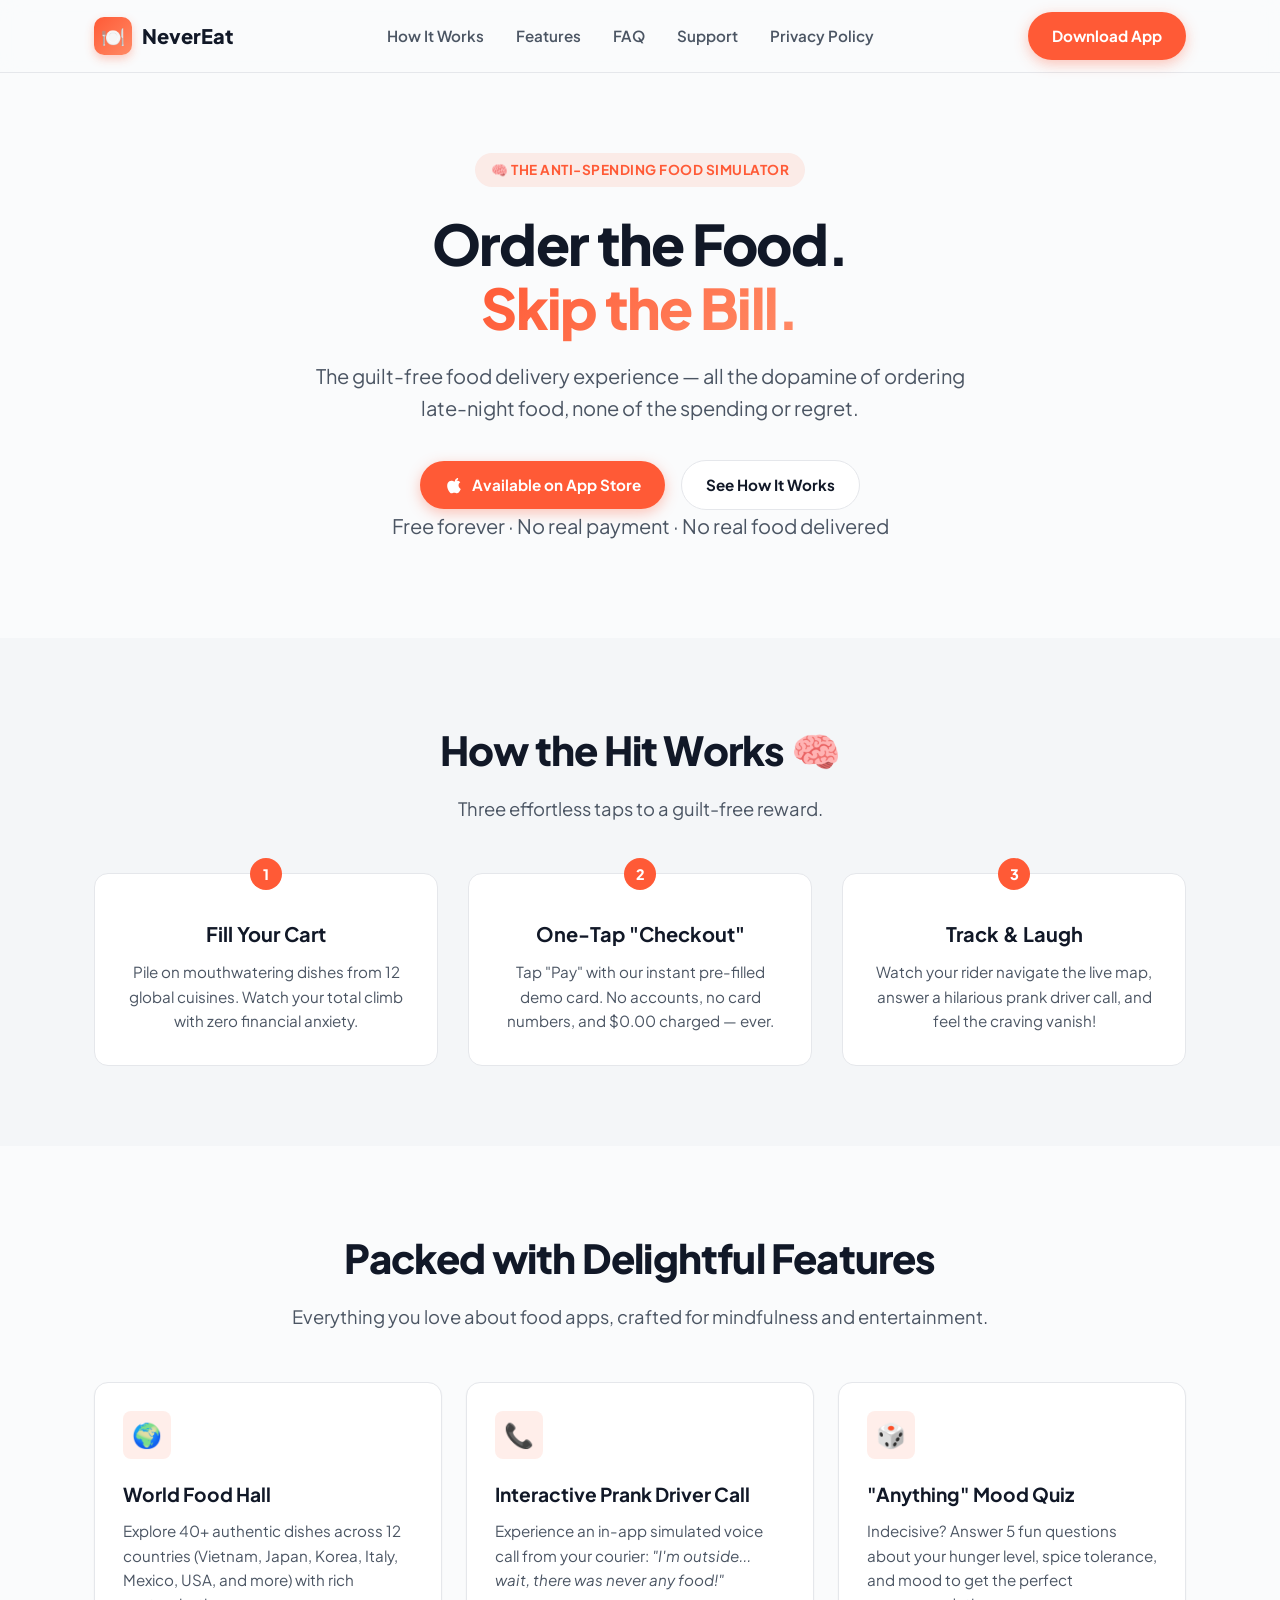
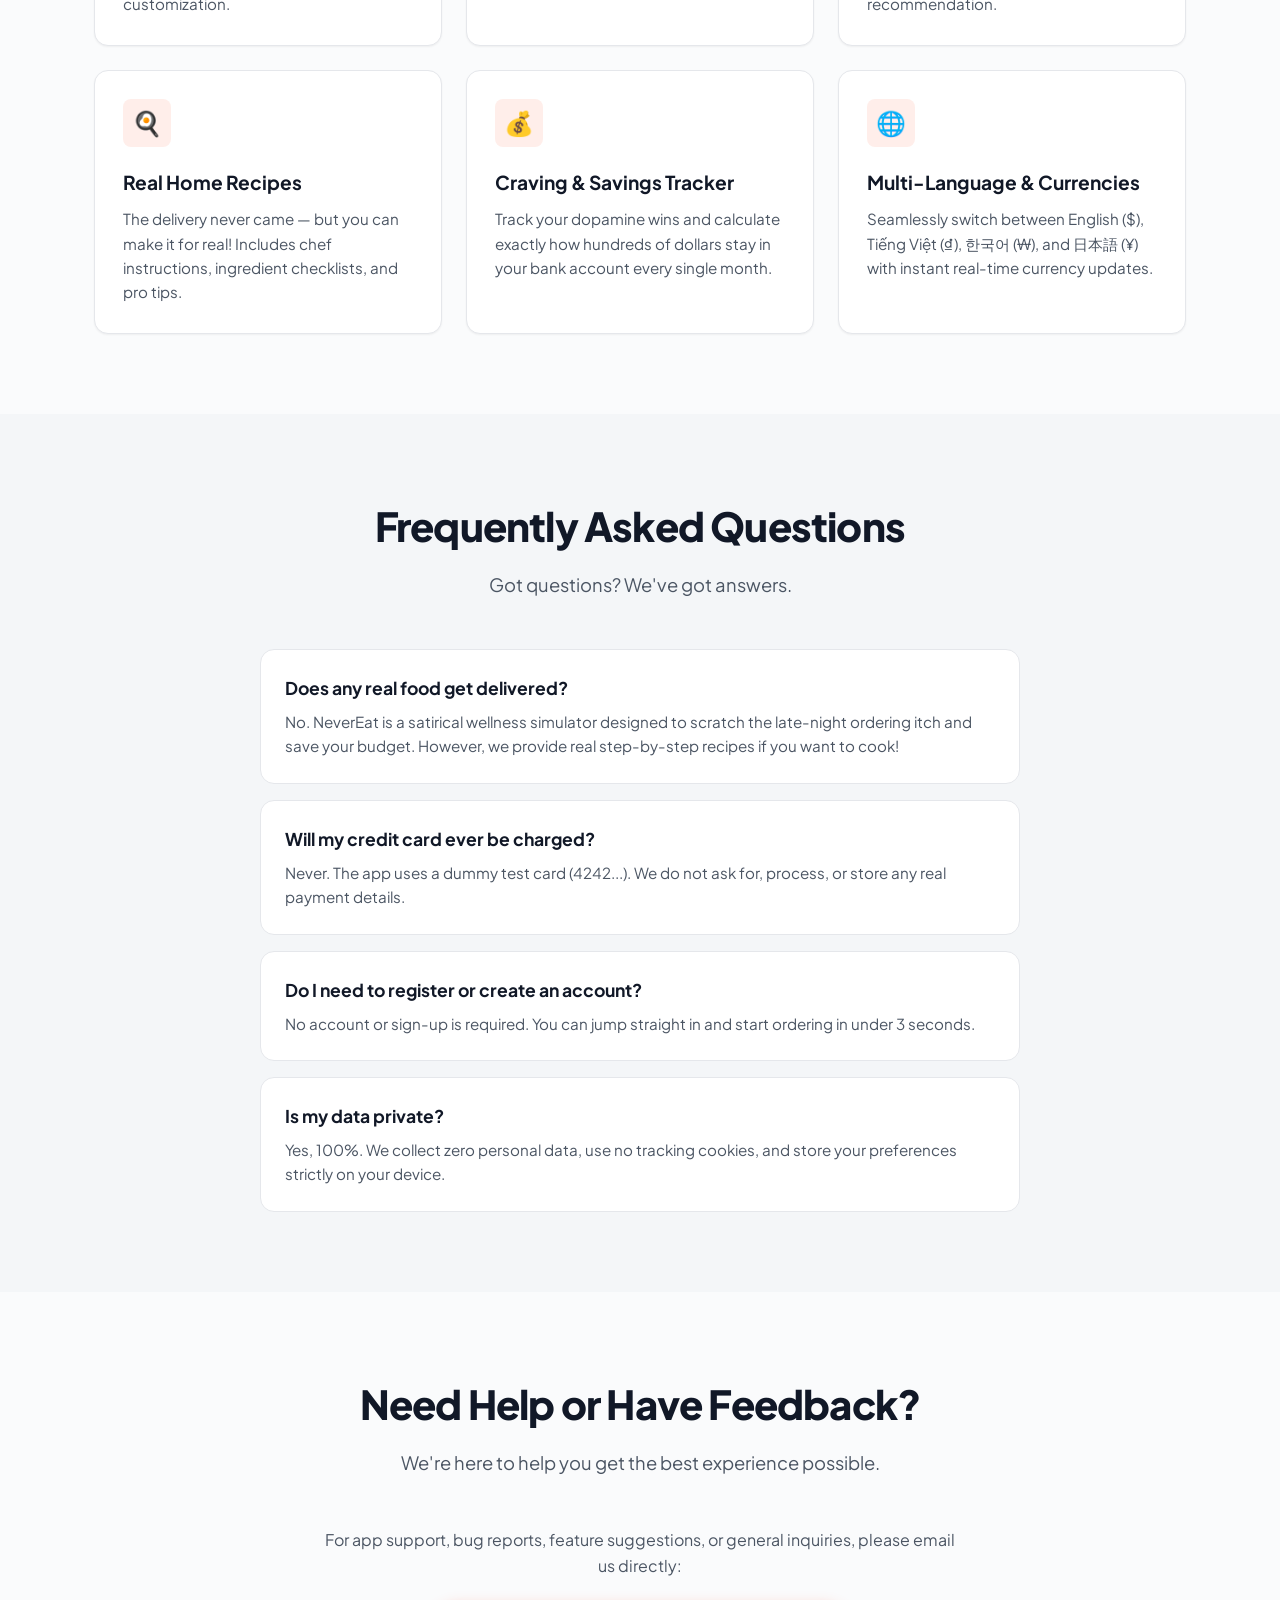
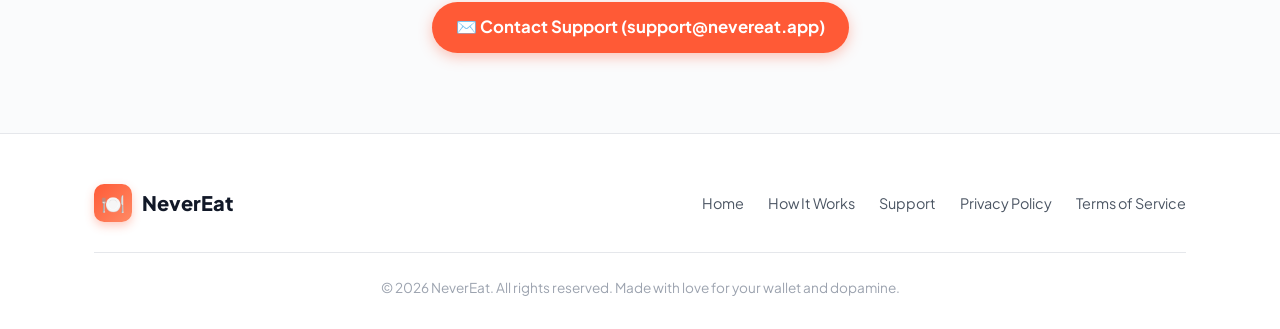
==== index.html @ ea7ca917 "Initial commit: NeverEat official web pages" ====
<!DOCTYPE html>
<html lang="en">
<head>
  <meta charset="UTF-8">
  <meta name="viewport" content="width=device-width, initial-scale=1.0">
  <title>NeverEat — Order the Food. Skip the Bill. Get the Dopamine.</title>
  <meta name="description" content="NeverEat is the world's first guilt-free fake food delivery app. Satisfy late-night cravings, save money, and get real home recipes.">
  <link rel="preconnect" href="https://fonts.googleapis.com">
  <link rel="preconnect" href="https://fonts.gstatic.com" crossorigin>
  <link href="https://fonts.googleapis.com/css2?family=Plus+Jakarta+Sans:wght@400;500;600;700;800&display=swap" rel="stylesheet">
  <link rel="stylesheet" href="style.css">
</head>
<body>

  <!-- Navigation -->
  <header>
    <div class="container nav-wrapper">
      <a href="index.html" class="logo">
        <div class="logo-icon">🍽️</div>
        <span>NeverEat</span>
      </a>
      <ul class="nav-links">
        <li><a href="#how-it-works">How It Works</a></li>
        <li><a href="#features">Features</a></li>
        <li><a href="#faq">FAQ</a></li>
        <li><a href="#support">Support</a></li>
        <li><a href="privacy.html">Privacy Policy</a></li>
      </ul>
      <a href="#download" class="btn-primary">Download App</a>
    </div>
  </header>

  <!-- Hero Section -->
  <section class="hero" id="download">
    <div class="container">
      <div class="badge-tag">🧠 The Anti-Spending Food Simulator</div>
      <h1>Order the Food.<br><span>Skip the Bill.</span></h1>
      <p>The guilt-free food delivery experience — all the dopamine of ordering late-night food, none of the spending or regret.</p>
      
      <div class="hero-cta-group">
        <a href="#" class="btn-primary">
          <svg width="20" height="20" viewBox="0 0 24 24" fill="currentColor"><path d="M18.71 19.5c-.83 1.24-1.71 2.45-3.05 2.47-1.34.03-1.77-.79-3.29-.79-1.53 0-2 .77-3.27.82-1.31.05-2.3-1.32-3.14-2.53C4.25 17 2.94 12.45 4.7 9.39c.87-1.52 2.43-2.48 4.12-2.51 1.28-.02 2.5.87 3.29.87.78 0 2.26-1.07 3.81-.91.65.03 2.47.26 3.64 1.98-.09.06-2.17 1.28-2.15 3.81.03 3.02 2.65 4.03 2.68 4.04-.03.07-.42 1.44-1.38 2.83M15.97 6.37c.62-.75 1.04-1.8 1.01-2.87-.96.04-2.13.64-2.79 1.41-.58.68-1.1 1.74-1.04 2.8.07.01 1.15.08 2.82-1.34z"/></svg>
          Available on App Store
        </a>
        <a href="#how-it-works" class="btn-secondary">See How It Works</a>
      </div>
      <p class="hero-disclaimer">Free forever · No real payment · No real food delivered</p>
    </div>
  </section>

  <!-- How It Works Section -->
  <section class="section" id="how-it-works" style="background-color: var(--bg-card-subtle);">
    <div class="container">
      <div class="section-title">
        <h2>How the Hit Works 🧠</h2>
        <p>Three effortless taps to a guilt-free reward.</p>
      </div>

      <div class="steps-grid">
        <div class="step-card">
          <div class="step-num">1</div>
          <h3>Fill Your Cart</h3>
          <p>Pile on mouthwatering dishes from 12 global cuisines. Watch your total climb with zero financial anxiety.</p>
        </div>

        <div class="step-card">
          <div class="step-num">2</div>
          <h3>One-Tap "Checkout"</h3>
          <p>Tap "Pay" with our instant pre-filled demo card. No accounts, no card numbers, and $0.00 charged — ever.</p>
        </div>

        <div class="step-card">
          <div class="step-num">3</div>
          <h3>Track & Laugh</h3>
          <p>Watch your rider navigate the live map, answer a hilarious prank driver call, and feel the craving vanish!</p>
        </div>
      </div>
    </div>
  </section>

  <!-- Key Features Grid -->
  <section class="section" id="features">
    <div class="container">
      <div class="section-title">
        <h2>Packed with Delightful Features</h2>
        <p>Everything you love about food apps, crafted for mindfulness and entertainment.</p>
      </div>

      <div class="feature-cards-grid">
        <div class="card">
          <div class="card-icon">🌍</div>
          <h3>World Food Hall</h3>
          <p>Explore 40+ authentic dishes across 12 countries (Vietnam, Japan, Korea, Italy, Mexico, USA, and more) with rich customization.</p>
        </div>

        <div class="card">
          <div class="card-icon">📞</div>
          <h3>Interactive Prank Driver Call</h3>
          <p>Experience an in-app simulated voice call from your courier: <i>"I'm outside... wait, there was never any food!"</i></p>
        </div>

        <div class="card">
          <div class="card-icon">🎲</div>
          <h3>"Anything" Mood Quiz</h3>
          <p>Indecisive? Answer 5 fun questions about your hunger level, spice tolerance, and mood to get the perfect recommendation.</p>
        </div>

        <div class="card">
          <div class="card-icon">🍳</div>
          <h3>Real Home Recipes</h3>
          <p>The delivery never came — but you can make it for real! Includes chef instructions, ingredient checklists, and pro tips.</p>
        </div>

        <div class="card">
          <div class="card-icon">💰</div>
          <h3>Craving & Savings Tracker</h3>
          <p>Track your dopamine wins and calculate exactly how hundreds of dollars stay in your bank account every single month.</p>
        </div>

        <div class="card">
          <div class="card-icon">🌐</div>
          <h3>Multi-Language & Currencies</h3>
          <p>Seamlessly switch between English ($), Tiếng Việt (₫), 한국어 (₩), and 日本語 (¥) with instant real-time currency updates.</p>
        </div>
      </div>
    </div>
  </section>

  <!-- FAQ Section -->
  <section class="section" id="faq" style="background-color: var(--bg-card-subtle);">
    <div class="container">
      <div class="section-title">
        <h2>Frequently Asked Questions</h2>
        <p>Got questions? We've got answers.</p>
      </div>

      <div class="faq-grid">
        <div class="faq-item">
          <h4>Does any real food get delivered?</h4>
          <p>No. NeverEat is a satirical wellness simulator designed to scratch the late-night ordering itch and save your budget. However, we provide real step-by-step recipes if you want to cook!</p>
        </div>

        <div class="faq-item">
          <h4>Will my credit card ever be charged?</h4>
          <p>Never. The app uses a dummy test card (4242...). We do not ask for, process, or store any real payment details.</p>
        </div>

        <div class="faq-item">
          <h4>Do I need to register or create an account?</h4>
          <p>No account or sign-up is required. You can jump straight in and start ordering in under 3 seconds.</p>
        </div>

        <div class="faq-item">
          <h4>Is my data private?</h4>
          <p>Yes, 100%. We collect zero personal data, use no tracking cookies, and store your preferences strictly on your device.</p>
        </div>
      </div>
    </div>
  </section>

  <!-- Support Section -->
  <section class="section" id="support">
    <div class="container" style="text-align: center; max-width: 680px;">
      <div class="section-title">
        <h2>Need Help or Have Feedback?</h2>
        <p>We're here to help you get the best experience possible.</p>
      </div>
      <p style="color: var(--text-secondary); margin-bottom: 24px;">
        For app support, bug reports, feature suggestions, or general inquiries, please email us directly:
      </p>
      <a href="mailto:support@nevereat.app" class="btn-primary" style="font-size: 1.05rem;">
        ✉️ Contact Support (support@nevereat.app)
      </a>
    </div>
  </section>

  <!-- Footer -->
  <footer>
    <div class="container">
      <div class="footer-grid">
        <div class="logo">
          <div class="logo-icon">🍽️</div>
          <span>NeverEat</span>
        </div>
        <ul class="footer-links">
          <li><a href="index.html">Home</a></li>
          <li><a href="#how-it-works">How It Works</a></li>
          <li><a href="#support">Support</a></li>
          <li><a href="privacy.html">Privacy Policy</a></li>
          <li><a href="terms.html">Terms of Service</a></li>
        </ul>
      </div>
      <div class="copyright">
        &copy; 2026 NeverEat. All rights reserved. Made with love for your wallet and dopamine.
      </div>
    </div>
  </footer>

</body>
</html>
---- style.css ----
:root {
  --primary: #FF5A36;
  --primary-hover: #E04826;
  --primary-light: rgba(255, 90, 54, 0.1);
  --secondary: #2EC4B6;
  --bg-main: #FAFBFC;
  --bg-card: #FFFFFF;
  --bg-card-subtle: #F4F6F8;
  --text-primary: #111827;
  --text-secondary: #4B5563;
  --text-muted: #9CA3AF;
  --border: #E5E7EB;
  --shadow-sm: 0 1px 2px 0 rgba(0, 0, 0, 0.05);
  --shadow-md: 0 4px 6px -1px rgba(0, 0, 0, 0.08), 0 2px 4px -1px rgba(0, 0, 0, 0.04);
  --shadow-lg: 0 10px 25px -3px rgba(0, 0, 0, 0.08), 0 4px 6px -2px rgba(0, 0, 0, 0.03);
  --shadow-xl: 0 20px 30px -10px rgba(255, 90, 54, 0.15);
  --radius-sm: 8px;
  --radius-md: 14px;
  --radius-lg: 24px;
  --radius-full: 9999px;
  --font-sans: 'Plus Jakarta Sans', -apple-system, BlinkMacSystemFont, 'Segoe UI', Roboto, Helvetica, Arial, sans-serif;
}

* {
  margin: 0;
  padding: 0;
  box-sizing: border-box;
}

body {
  font-family: var(--font-sans);
  background-color: var(--bg-main);
  color: var(--text-primary);
  line-height: 1.6;
  -webkit-font-smoothing: antialiased;
}

a {
  color: inherit;
  text-decoration: none;
}

.container {
  width: 100%;
  max-width: 1140px;
  margin: 0 auto;
  padding: 0 24px;
}

/* Header & Nav */
header {
  position: sticky;
  top: 0;
  z-index: 50;
  background: rgba(250, 251, 252, 0.85);
  backdrop-filter: blur(12px);
  -webkit-backdrop-filter: blur(12px);
  border-bottom: 1px solid var(--border);
}

.nav-wrapper {
  display: flex;
  align-items: center;
  justify-content: space-between;
  height: 72px;
}

.logo {
  display: flex;
  align-items: center;
  gap: 10px;
  font-weight: 800;
  font-size: 1.25rem;
  color: var(--text-primary);
}

.logo-icon {
  width: 38px;
  height: 38px;
  background: linear-gradient(135deg, var(--primary), #FF8A65);
  border-radius: 10px;
  display: flex;
  align-items: center;
  justify-content: center;
  color: white;
  font-size: 1.2rem;
  box-shadow: 0 4px 10px rgba(255, 90, 54, 0.3);
}

.nav-links {
  display: flex;
  align-items: center;
  gap: 32px;
  list-style: none;
}

.nav-links a {
  font-size: 0.95rem;
  font-weight: 600;
  color: var(--text-secondary);
  transition: color 0.2s ease;
}

.nav-links a:hover {
  color: var(--primary);
}

.btn-primary {
  display: inline-flex;
  align-items: center;
  justify-content: center;
  gap: 8px;
  background: var(--primary);
  color: white;
  font-weight: 700;
  font-size: 0.95rem;
  padding: 12px 24px;
  border-radius: var(--radius-full);
  transition: all 0.25s ease;
  border: none;
  cursor: pointer;
  box-shadow: 0 4px 14px rgba(255, 90, 54, 0.35);
}

.btn-primary:hover {
  background: var(--primary-hover);
  transform: translateY(-2px);
  box-shadow: 0 6px 20px rgba(255, 90, 54, 0.45);
}

.btn-secondary {
  display: inline-flex;
  align-items: center;
  justify-content: center;
  gap: 8px;
  background: var(--bg-card);
  color: var(--text-primary);
  font-weight: 700;
  font-size: 0.95rem;
  padding: 12px 24px;
  border-radius: var(--radius-full);
  border: 1px solid var(--border);
  transition: all 0.25s ease;
}

.btn-secondary:hover {
  background: var(--bg-card-subtle);
  border-color: var(--text-muted);
}

/* Hero Section */
.hero {
  padding: 80px 0 60px;
  text-align: center;
}

.badge-tag {
  display: inline-flex;
  align-items: center;
  gap: 6px;
  background: var(--primary-light);
  color: var(--primary);
  font-weight: 700;
  font-size: 0.85rem;
  padding: 6px 16px;
  border-radius: var(--radius-full);
  margin-bottom: 24px;
  letter-spacing: 0.5px;
  text-transform: uppercase;
}

.hero h1 {
  font-size: 3.5rem;
  font-weight: 800;
  line-height: 1.15;
  letter-spacing: -0.03em;
  margin-bottom: 20px;
  color: var(--text-primary);
}

.hero h1 span {
  color: var(--primary);
  background: linear-gradient(135deg, var(--primary) 0%, #FF8A65 100%);
  -webkit-background-clip: text;
  -webkit-text-fill-color: transparent;
}

.hero p {
  font-size: 1.25rem;
  color: var(--text-secondary);
  max-width: 680px;
  margin: 0 auto 36px;
}

.hero-cta-group {
  display: flex;
  justify-content: center;
  align-items: center;
  gap: 16px;
  flex-wrap: wrap;
}

.hero-disclaimer {
  font-size: 0.85rem;
  color: var(--text-muted);
  margin-top: 18px;
}

/* Feature Cards Grid */
.feature-cards-grid {
  display: grid;
  grid-template-columns: repeat(auto-fit, minmax(280px, 1fr));
  gap: 24px;
  margin-top: 40px;
}

.card {
  background: var(--bg-card);
  border: 1px solid var(--border);
  border-radius: var(--radius-md);
  padding: 28px;
  transition: all 0.3s ease;
  box-shadow: var(--shadow-sm);
}

.card:hover {
  transform: translateY(-4px);
  box-shadow: var(--shadow-lg);
  border-color: rgba(255, 90, 54, 0.3);
}

.card-icon {
  width: 48px;
  height: 48px;
  border-radius: var(--radius-sm);
  background: var(--primary-light);
  color: var(--primary);
  display: flex;
  align-items: center;
  justify-content: center;
  font-size: 1.5rem;
  margin-bottom: 20px;
}

.card h3 {
  font-size: 1.2rem;
  font-weight: 700;
  margin-bottom: 10px;
}

.card p {
  color: var(--text-secondary);
  font-size: 0.95rem;
  line-height: 1.6;
}

/* How it works */
.section {
  padding: 80px 0;
}

.section-title {
  text-align: center;
  margin-bottom: 50px;
}

.section-title h2 {
  font-size: 2.5rem;
  font-weight: 800;
  letter-spacing: -0.02em;
  margin-bottom: 12px;
}

.section-title p {
  font-size: 1.15rem;
  color: var(--text-secondary);
}

.steps-grid {
  display: grid;
  grid-template-columns: repeat(3, 1fr);
  gap: 30px;
}

.step-card {
  position: relative;
  background: var(--bg-card);
  border: 1px solid var(--border);
  border-radius: var(--radius-md);
  padding: 32px 24px;
  text-align: center;
}

.step-num {
  position: absolute;
  top: -16px;
  left: 50%;
  transform: translateX(-50%);
  width: 32px;
  height: 32px;
  background: var(--primary);
  color: white;
  border-radius: 50%;
  font-weight: 800;
  display: flex;
  align-items: center;
  justify-content: center;
  font-size: 0.9rem;
}

.step-card h3 {
  margin-top: 12px;
  margin-bottom: 10px;
  font-size: 1.25rem;
}

.step-card p {
  color: var(--text-secondary);
  font-size: 0.95rem;
}

/* FAQ */
.faq-grid {
  max-width: 760px;
  margin: 0 auto;
  display: flex;
  flex-direction: column;
  gap: 16px;
}

.faq-item {
  background: var(--bg-card);
  border: 1px solid var(--border);
  border-radius: var(--radius-md);
  padding: 24px;
}

.faq-item h4 {
  font-size: 1.1rem;
  font-weight: 700;
  margin-bottom: 8px;
}

.faq-item p {
  color: var(--text-secondary);
  font-size: 0.95rem;
}

/* Legal / Privacy policy container */
.legal-wrapper {
  max-width: 820px;
  margin: 40px auto 80px;
  background: var(--bg-card);
  border: 1px solid var(--border);
  border-radius: var(--radius-lg);
  padding: 48px;
  box-shadow: var(--shadow-sm);
}

.legal-wrapper h1 {
  font-size: 2.4rem;
  font-weight: 800;
  margin-bottom: 8px;
}

.legal-meta {
  color: var(--text-muted);
  font-size: 0.9rem;
  margin-bottom: 36px;
  padding-bottom: 20px;
  border-bottom: 1px solid var(--border);
}

.legal-section {
  margin-bottom: 32px;
}

.legal-section h2 {
  font-size: 1.35rem;
  font-weight: 700;
  margin-bottom: 12px;
  color: var(--text-primary);
}

.legal-section p, .legal-section ul {
  color: var(--text-secondary);
  font-size: 1rem;
  line-height: 1.7;
  margin-bottom: 12px;
}

.legal-section ul {
  padding-left: 24px;
}

.legal-highlight {
  background: var(--primary-light);
  border-left: 4px solid var(--primary);
  padding: 16px 20px;
  border-radius: 4px var(--radius-sm) var(--radius-sm) 4px;
  margin: 16px 0;
  color: var(--text-primary);
  font-size: 0.95rem;
}

/* Footer */
footer {
  border-top: 1px solid var(--border);
  background: var(--bg-card);
  padding: 50px 0 30px;
}

.footer-grid {
  display: flex;
  justify-content: space-between;
  align-items: center;
  flex-wrap: wrap;
  gap: 20px;
  margin-bottom: 30px;
}

.footer-links {
  display: flex;
  gap: 24px;
  list-style: none;
}

.footer-links a {
  font-size: 0.9rem;
  color: var(--text-secondary);
}

.footer-links a:hover {
  color: var(--primary);
}

.copyright {
  text-align: center;
  font-size: 0.85rem;
  color: var(--text-muted);
  border-top: 1px solid var(--border);
  padding-top: 24px;
}

/* Responsive */
@media (max-width: 768px) {
  .hero h1 {
    font-size: 2.4rem;
  }
  .hero p {
    font-size: 1.05rem;
  }
  .steps-grid {
    grid-template-columns: 1fr;
  }
  .legal-wrapper {
    padding: 24px;
  }
  .nav-links {
    display: none;
  }
}
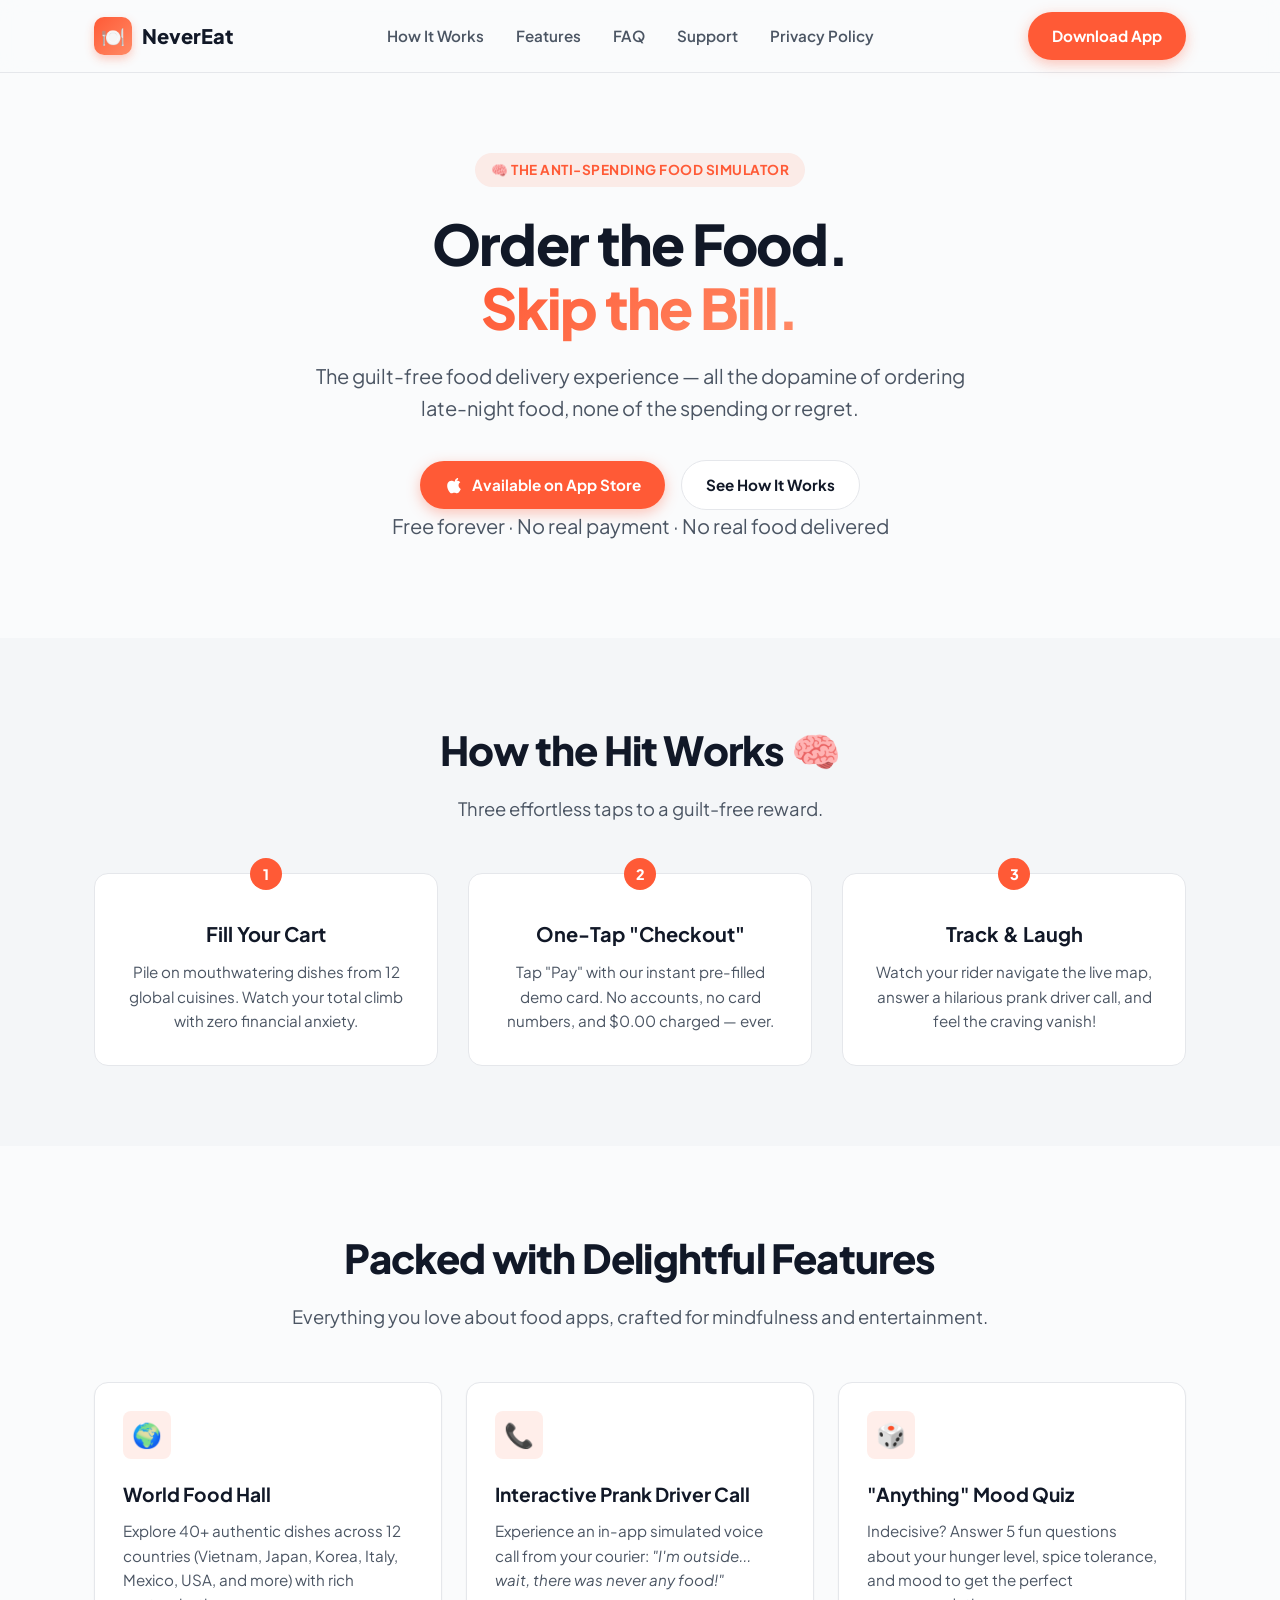
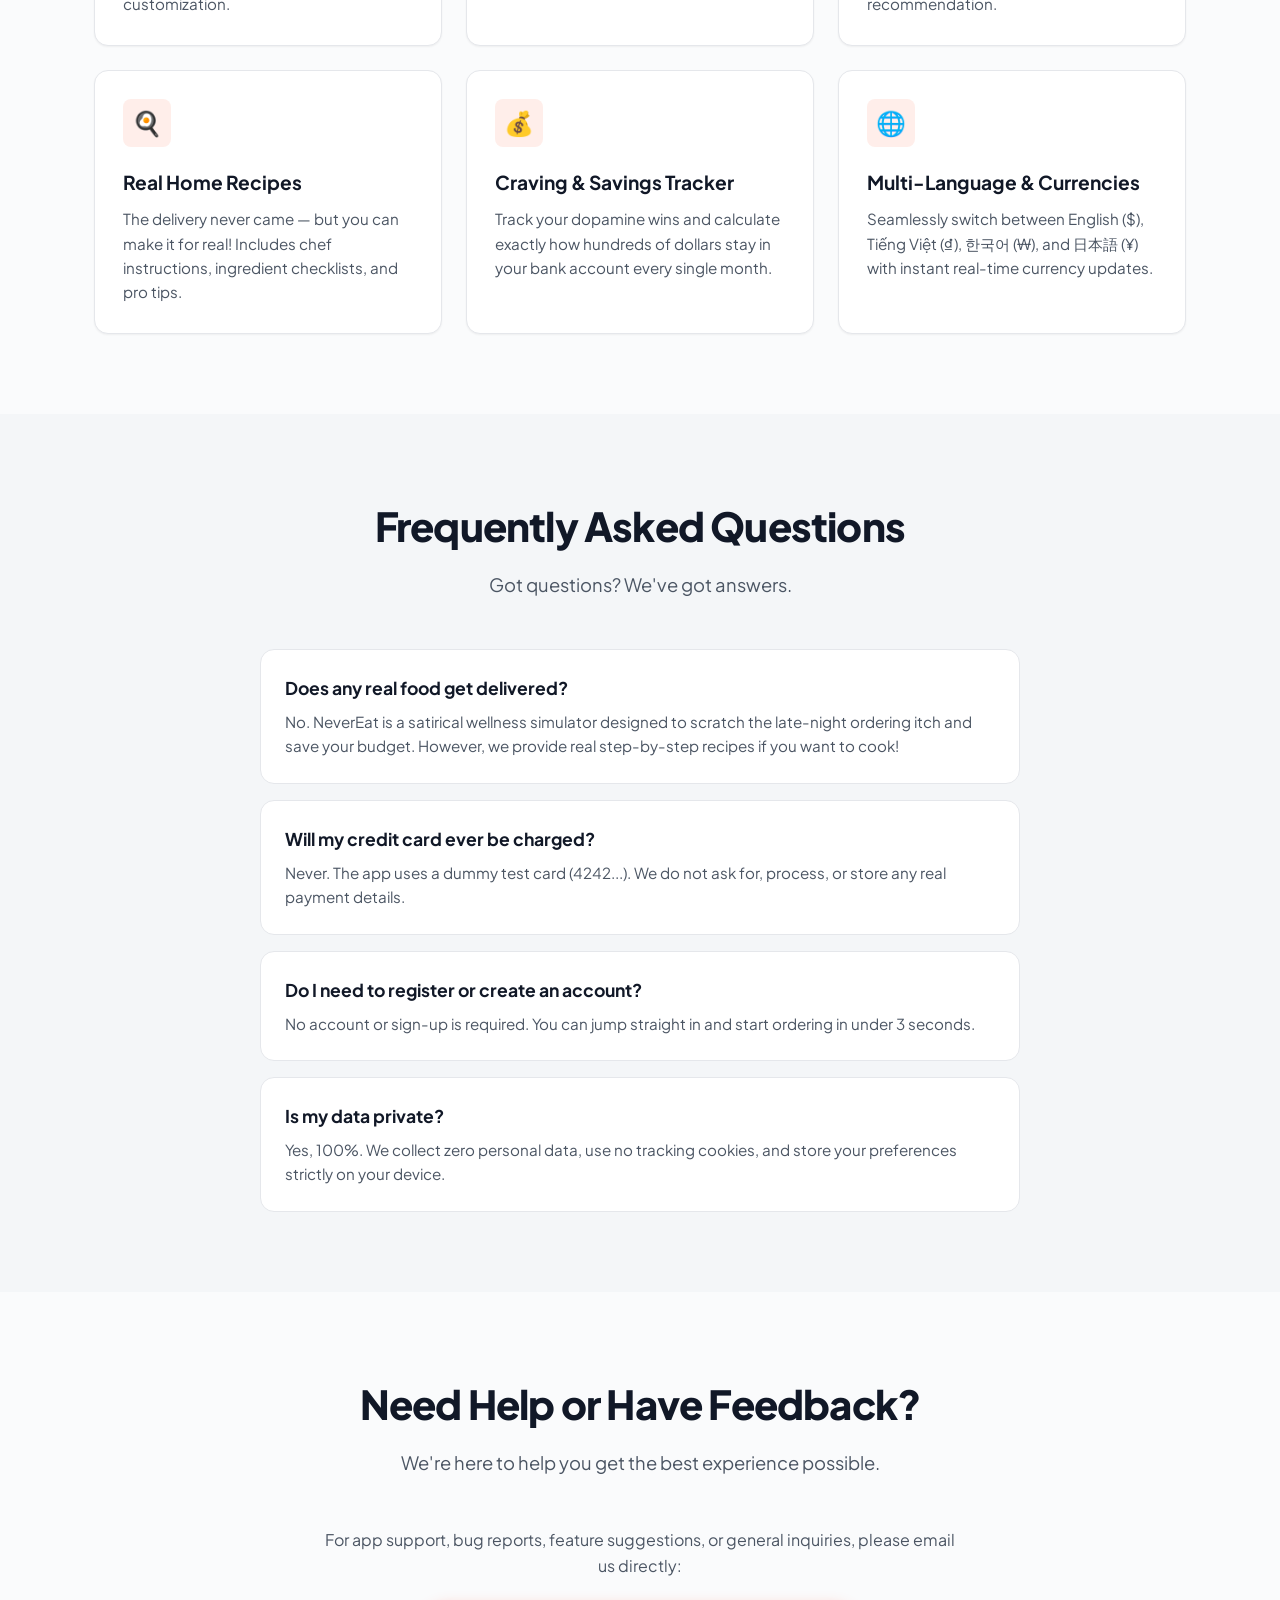
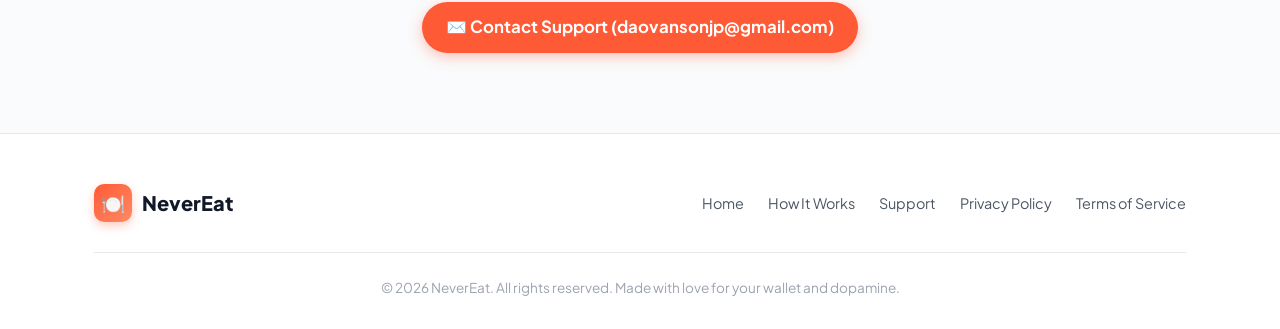
==== commit 94a14288: "Update contact email and website URL for NeverEat" ====
--- a/index.html
+++ b/index.html
@@ -168,8 +168,8 @@
       <p style="color: var(--text-secondary); margin-bottom: 24px;">
         For app support, bug reports, feature suggestions, or general inquiries, please email us directly:
       </p>
-      <a href="mailto:support@nevereat.app" class="btn-primary" style="font-size: 1.05rem;">
-        ✉️ Contact Support (support@nevereat.app)
+      <a href="mailto:daovansonjp@gmail.com" class="btn-primary" style="font-size: 1.05rem;">
+        ✉️ Contact Support (daovansonjp@gmail.com)
       </a>
     </div>
   </section>
